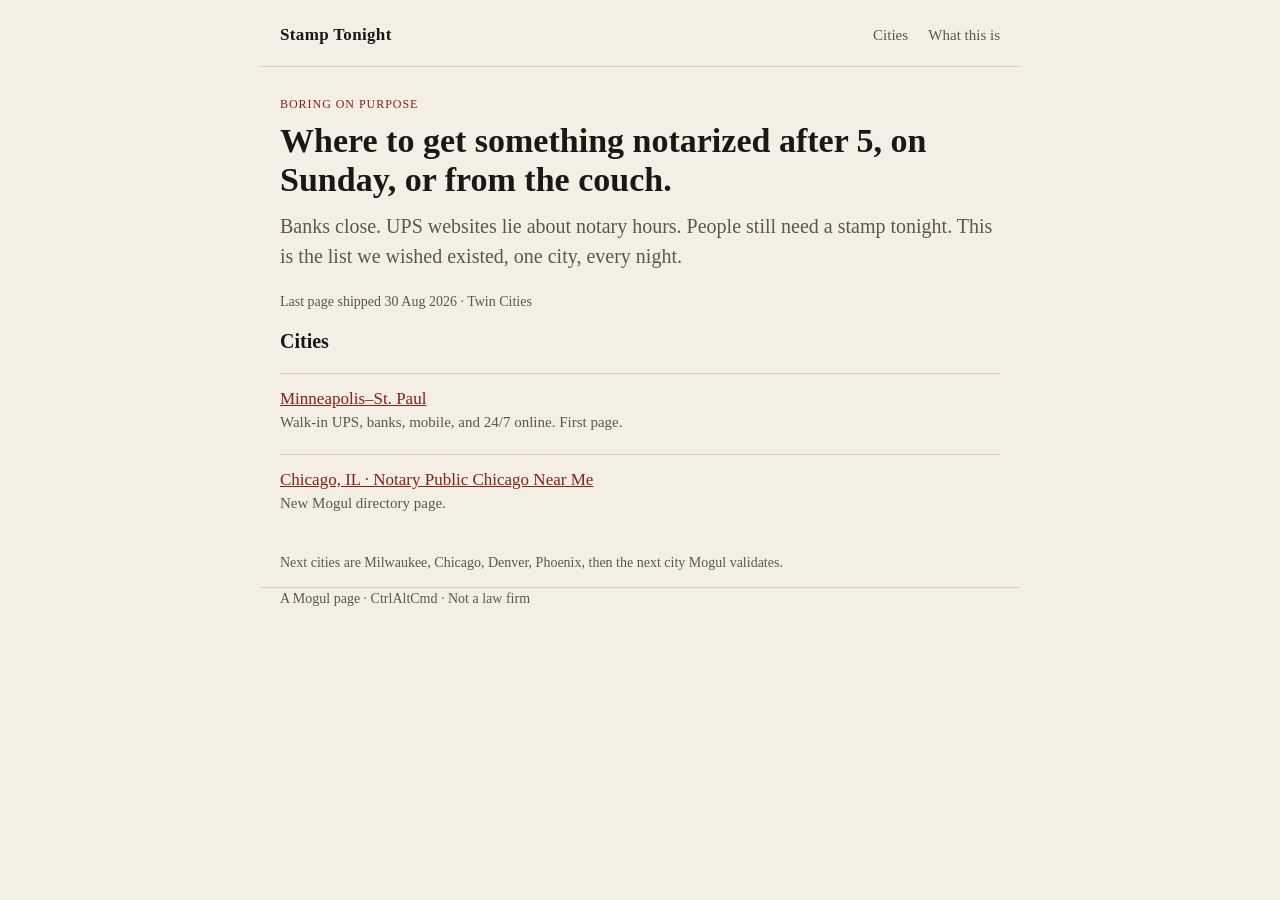
==== index.html @ efb9d8ec "mogul: publish chicago-il-notary-public-chicago-near-me.html" ====
<!DOCTYPE html>
<html lang="en">
<head>
  <meta charset="utf-8" />
  <meta name="viewport" content="width=device-width, initial-scale=1" />
  <title>Stamp Tonight — after-hours and weekend notary, city by city</title>
  <meta name="description" content="A small directory of walk-in, mobile, and online notaries that actually work after 5 and on weekends. One city page at a time." />
  <link rel="stylesheet" href="styles.css" />
</head>
<body>
  <header class="wrap top">
    <a class="mark" href="index.html">Stamp Tonight</a>
    <nav>
      <a href="index.html">Cities</a>
      <a href="about.html">What this is</a>
    </nav>
  </header>
  <main class="wrap">
    <p class="kicker">Boring on purpose</p>
    <h1>Where to get something notarized after 5, on Sunday, or from the couch.</h1>
    <p class="lede">Banks close. UPS websites lie about notary hours. People still need a stamp tonight. This is the list we wished existed, one city, every night.</p>

    <p class="shipped">Last page shipped 30 Aug 2026 · Twin Cities</p>

    <h2>Cities</h2>
    <ul class="cities">
      <li>
        <a href="cities/minneapolis-st-paul.html">Minneapolis–St. Paul</a>
        <div class="meta">Walk-in UPS, banks, mobile, and 24/7 online. First page.</div>
      </li>
      <li>
        <a href="cities/chicago-il-notary-public-chicago-near-me.html">Chicago, IL · Notary Public Chicago Near Me</a>
        <div class="meta">New Mogul directory page.</div>
      </li>
    </ul>

    <section class="fine">
      <p>Next cities are Milwaukee, Chicago, Denver, Phoenix, then the next city Mogul validates.</p>
    </section>
  </main>
  <footer class="wrap">A Mogul page · CtrlAltCmd · Not a law firm</footer>
</body>
</html>
---- styles.css ----
:root {
  --ink: #1a1814;
  --paper: #f4efe4;
  --rule: #d7d0c0;
  --accent: #8b1e1e;
  --mute: #5c574c;
}
* { box-sizing: border-box; }
html, body { margin: 0; padding: 0; }
body {
  font: 17px/1.5 "Iowan Old Style", "Palatino Linotype", Palatino, Georgia, serif;
  color: var(--ink);
  background: var(--paper);
}
.wrap { max-width: 760px; margin: 0 auto; padding: 0 20px; }
.top {
  display: flex; justify-content: space-between; align-items: baseline;
  padding-top: 22px; padding-bottom: 18px; border-bottom: 1px solid var(--rule);
}
.mark { font-weight: 700; letter-spacing: 0.02em; color: var(--ink); text-decoration: none; }
nav a { margin-left: 16px; color: var(--mute); text-decoration: none; font-size: 15px; }
h1 { font-size: 34px; line-height: 1.15; margin: 8px 0 12px; }
h2 { font-size: 20px; margin: 0 0 8px; }
.kicker { text-transform: uppercase; letter-spacing: 0.08em; font-size: 12px; color: var(--accent); margin: 28px 0 0; }
.lede { font-size: 20px; color: var(--mute); margin-top: 0; }
.tri { display: grid; gap: 16px; margin: 28px 0; }
@media (min-width: 720px) { .tri { grid-template-columns: 1fr 1fr 1fr; } }
.tri article {
  border: 1px solid var(--rule);
  padding: 14px 16px;
  background: #fffdf8;
}
.listing {
  border-top: 1px solid var(--rule);
  padding: 16px 0;
}
.listing h3 { margin: 0 0 4px; font-size: 18px; }
.meta { color: var(--mute); font-size: 15px; margin: 0 0 8px; }
.tag {
  display: inline-block; font-size: 11px; letter-spacing: 0.06em; text-transform: uppercase;
  border: 1px solid var(--rule); padding: 2px 6px; margin-right: 6px; color: var(--mute);
}
a { color: var(--accent); }
.cities { list-style: none; padding: 0; }
.cities li { border-top: 1px solid var(--rule); padding: 12px 0; }
.fine { color: var(--mute); font-size: 14px; }
footer { border-top: 1px solid var(--rule); margin-top: 48px; padding: 20px 20px 40px; color: var(--mute); font-size: 14px; }
.shipped { font-size: 14px; color: var(--mute); }
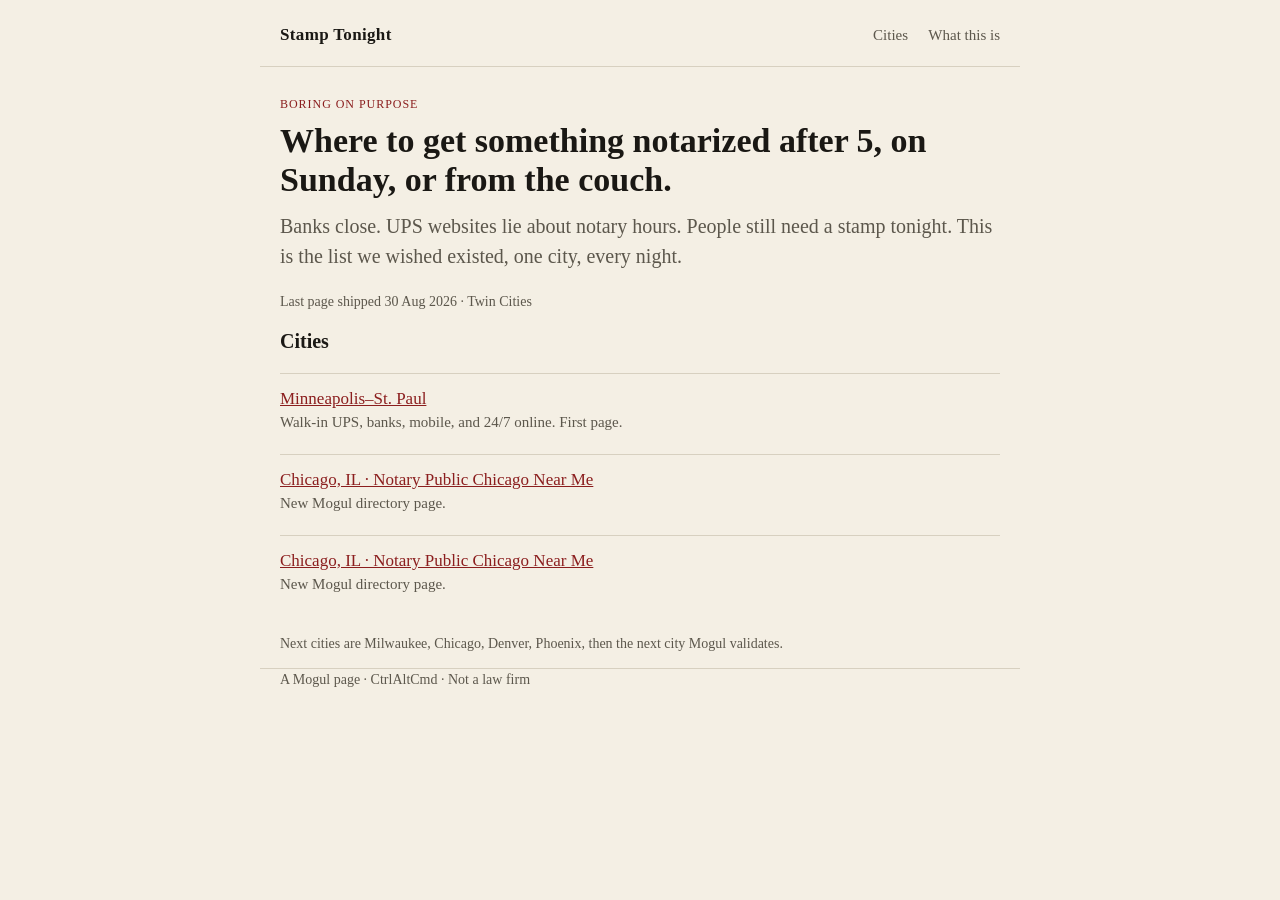
==== commit c1da6373: "mogul: publish chicago-il-notary-after-hours-weekends.html" ====
--- a/index.html
+++ b/index.html
@@ -32,6 +32,10 @@
         <a href="cities/chicago-il-notary-public-chicago-near-me.html">Chicago, IL · Notary Public Chicago Near Me</a>
         <div class="meta">New Mogul directory page.</div>
       </li>
+      <li>
+        <a href="cities/chicago-il-notary-after-hours-weekends.html">Chicago, IL · Notary Public Chicago Near Me</a>
+        <div class="meta">New Mogul directory page.</div>
+      </li>
     </ul>
 
     <section class="fine">
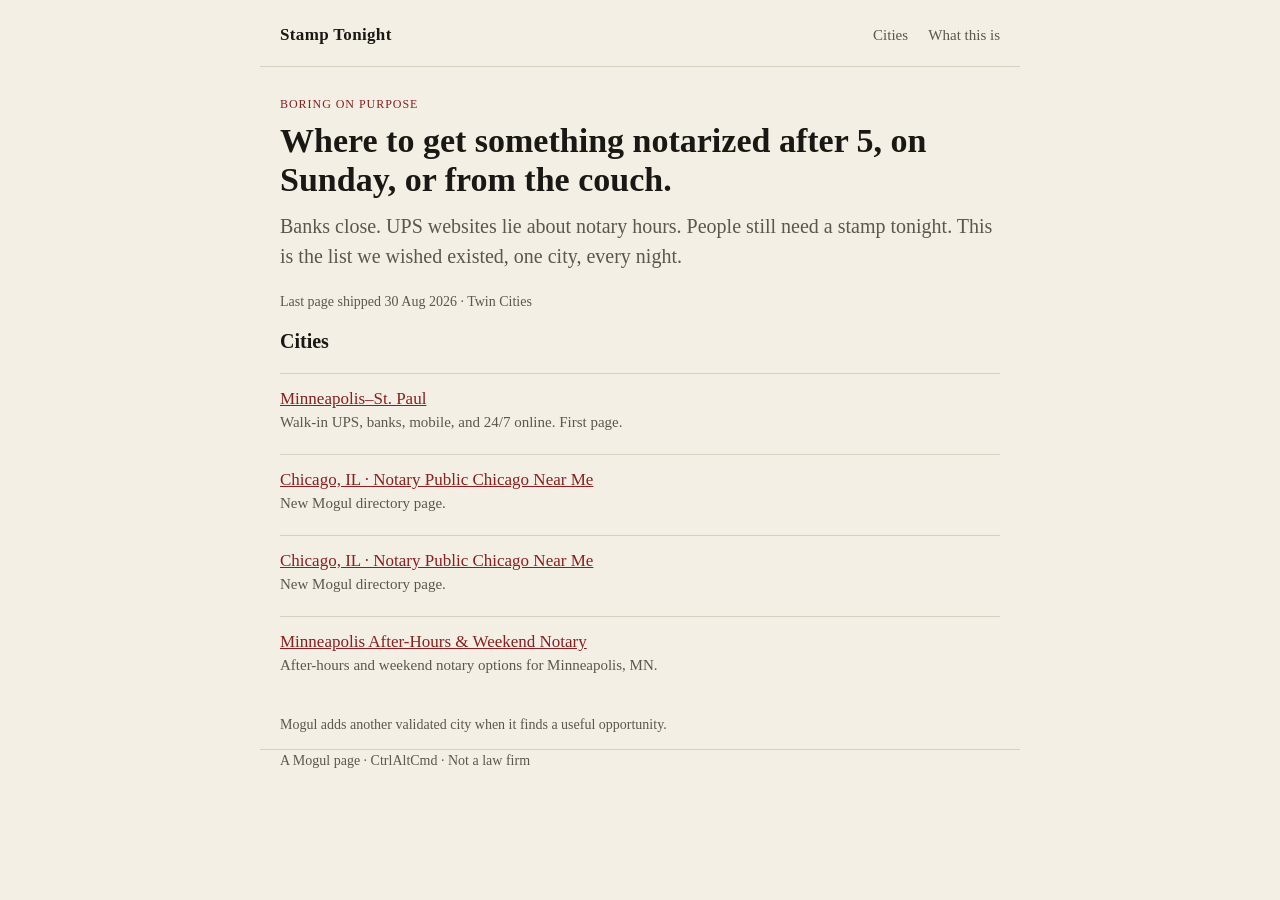
==== commit 05dac338: "mogul: publish minneapolis-mn-notary-after-hours-weekends.html" ====
--- a/index.html
+++ b/index.html
@@ -36,10 +36,14 @@
         <a href="cities/chicago-il-notary-after-hours-weekends.html">Chicago, IL · Notary Public Chicago Near Me</a>
         <div class="meta">New Mogul directory page.</div>
       </li>
+      <li>
+        <a href="cities/minneapolis-mn-notary-after-hours-weekends.html">Minneapolis After-Hours & Weekend Notary</a>
+        <div class="meta">After-hours and weekend notary options for Minneapolis, MN.</div>
+      </li>
     </ul>
 
     <section class="fine">
-      <p>Next cities are Milwaukee, Chicago, Denver, Phoenix, then the next city Mogul validates.</p>
+      <p>Mogul adds another validated city when it finds a useful opportunity.</p>
     </section>
   </main>
   <footer class="wrap">A Mogul page · CtrlAltCmd · Not a law firm</footer>
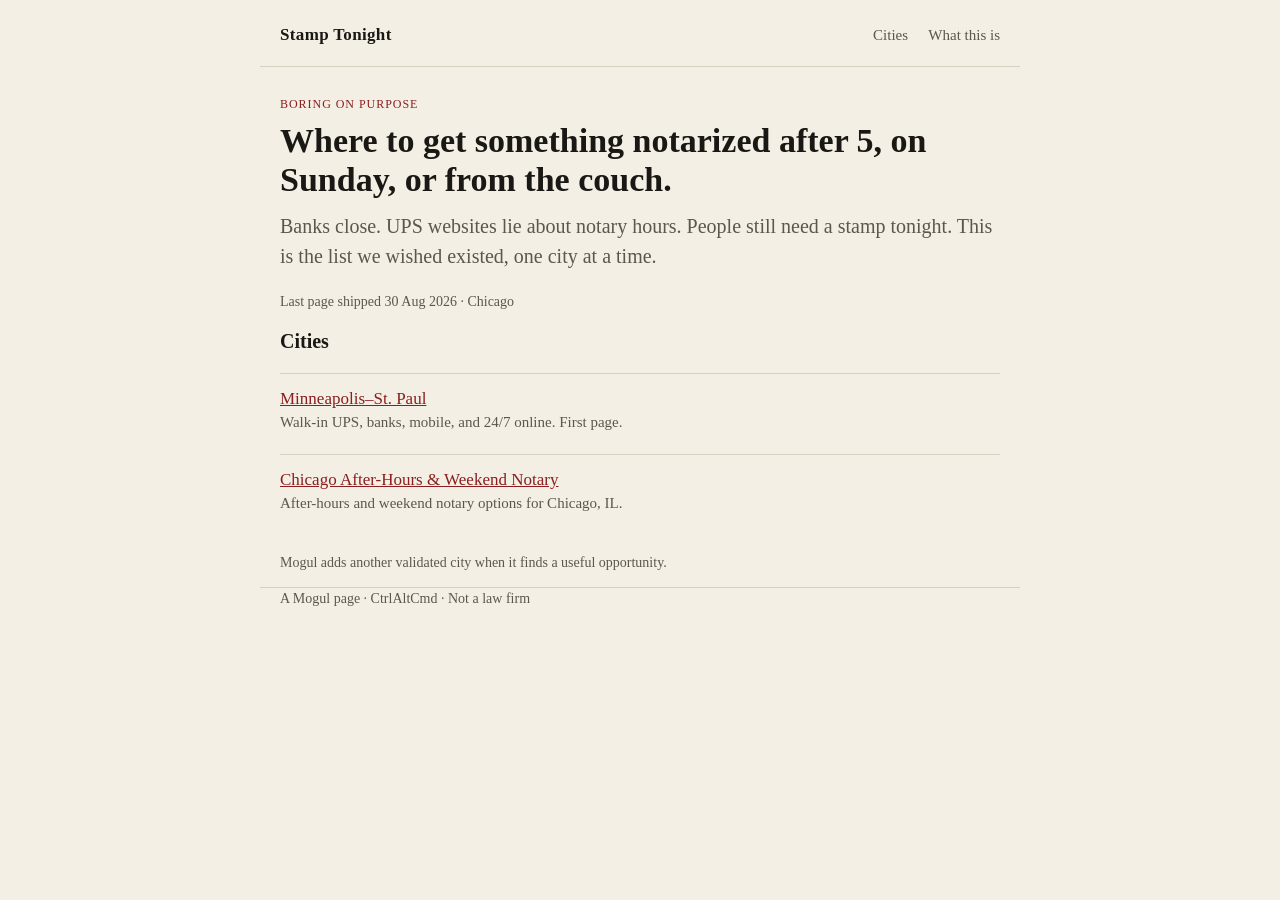
==== commit c6cab26b: "clean city index after Mogul publish" ====
--- a/index.html
+++ b/index.html
@@ -4,7 +4,7 @@
   <meta charset="utf-8" />
   <meta name="viewport" content="width=device-width, initial-scale=1" />
   <title>Stamp Tonight — after-hours and weekend notary, city by city</title>
-  <meta name="description" content="A small directory of walk-in, mobile, and online notaries that actually work after 5 and on weekends. One city page at a time." />
+  <meta name="description" content="A small directory of walk-in, mobile, and online notaries that actually work after 5 and on weekends. One city, one useful page at a time." />
   <link rel="stylesheet" href="styles.css" />
 </head>
 <body>
@@ -18,9 +18,9 @@
   <main class="wrap">
     <p class="kicker">Boring on purpose</p>
     <h1>Where to get something notarized after 5, on Sunday, or from the couch.</h1>
-    <p class="lede">Banks close. UPS websites lie about notary hours. People still need a stamp tonight. This is the list we wished existed, one city, every night.</p>
+    <p class="lede">Banks close. UPS websites lie about notary hours. People still need a stamp tonight. This is the list we wished existed, one city at a time.</p>
 
-    <p class="shipped">Last page shipped 30 Aug 2026 · Twin Cities</p>
+    <p class="shipped">Last page shipped 30 Aug 2026 · Chicago</p>
 
     <h2>Cities</h2>
     <ul class="cities">
@@ -29,16 +29,8 @@
         <div class="meta">Walk-in UPS, banks, mobile, and 24/7 online. First page.</div>
       </li>
       <li>
-        <a href="cities/chicago-il-notary-public-chicago-near-me.html">Chicago, IL · Notary Public Chicago Near Me</a>
-        <div class="meta">New Mogul directory page.</div>
-      </li>
-      <li>
-        <a href="cities/chicago-il-notary-after-hours-weekends.html">Chicago, IL · Notary Public Chicago Near Me</a>
-        <div class="meta">New Mogul directory page.</div>
-      </li>
-      <li>
-        <a href="cities/minneapolis-mn-notary-after-hours-weekends.html">Minneapolis After-Hours & Weekend Notary</a>
-        <div class="meta">After-hours and weekend notary options for Minneapolis, MN.</div>
+        <a href="cities/chicago-il-notary-after-hours-weekends.html">Chicago After-Hours &amp; Weekend Notary</a>
+        <div class="meta">After-hours and weekend notary options for Chicago, IL.</div>
       </li>
     </ul>
 
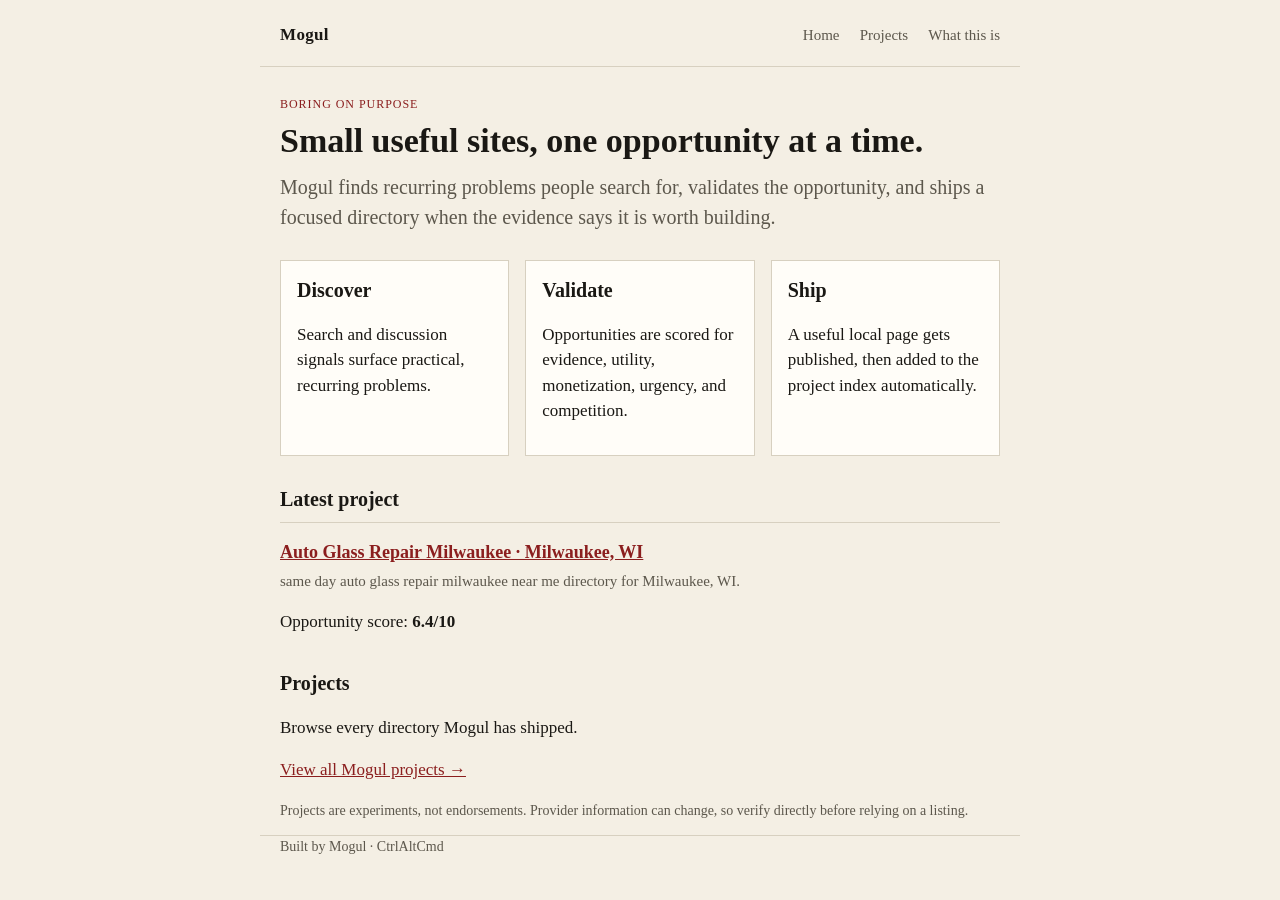
==== commit 62b7a386: "fix: make Mogul homepage surface published projects" ====
--- a/index.html
+++ b/index.html
@@ -1,43 +1,51 @@
-<!DOCTYPE html>
+<!doctype html>
 <html lang="en">
 <head>
   <meta charset="utf-8" />
   <meta name="viewport" content="width=device-width, initial-scale=1" />
-  <title>Stamp Tonight — after-hours and weekend notary, city by city</title>
-  <meta name="description" content="A small directory of walk-in, mobile, and online notaries that actually work after 5 and on weekends. One city, one useful page at a time." />
+  <title>Mogul | Small useful sites, one opportunity at a time</title>
+  <meta name="description" content="Mogul discovers small, useful local-directory opportunities and ships focused sites when the evidence says they are worth building." />
   <link rel="stylesheet" href="styles.css" />
 </head>
 <body>
   <header class="wrap top">
-    <a class="mark" href="index.html">Stamp Tonight</a>
+    <a class="mark" href="index.html">Mogul</a>
     <nav>
-      <a href="index.html">Cities</a>
+      <a href="index.html">Home</a>
+      <a href="projects.html">Projects</a>
       <a href="about.html">What this is</a>
     </nav>
   </header>
   <main class="wrap">
     <p class="kicker">Boring on purpose</p>
-    <h1>Where to get something notarized after 5, on Sunday, or from the couch.</h1>
-    <p class="lede">Banks close. UPS websites lie about notary hours. People still need a stamp tonight. This is the list we wished existed, one city at a time.</p>
+    <h1>Small useful sites, one opportunity at a time.</h1>
+    <p class="lede">Mogul finds recurring problems people search for, validates the opportunity, and ships a focused directory when the evidence says it is worth building.</p>
 
-    <p class="shipped">Last page shipped 30 Aug 2026 · Chicago</p>
+    <section class="tri">
+      <article><h2>Discover</h2><p>Search and discussion signals surface practical, recurring problems.</p></article>
+      <article><h2>Validate</h2><p>Opportunities are scored for evidence, utility, monetization, urgency, and competition.</p></article>
+      <article><h2>Ship</h2><p>A useful local page gets published, then added to the project index automatically.</p></article>
+    </section>
 
-    <h2>Cities</h2>
-    <ul class="cities">
-      <li>
-        <a href="cities/minneapolis-st-paul.html">Minneapolis–St. Paul</a>
-        <div class="meta">Walk-in UPS, banks, mobile, and 24/7 online. First page.</div>
-      </li>
-      <li>
-        <a href="cities/chicago-il-notary-after-hours-weekends.html">Chicago After-Hours &amp; Weekend Notary</a>
-        <div class="meta">After-hours and weekend notary options for Chicago, IL.</div>
-      </li>
-    </ul>
+    <section>
+      <h2>Latest project</h2>
+      <article class="listing">
+        <h3><a href="projects/auto-glass-repair-milwaukee/milwaukee-wi-same-day-auto-glass-repair-milwaukee-near-me.html">Auto Glass Repair Milwaukee · Milwaukee, WI</a></h3>
+        <p class="meta">same day auto glass repair milwaukee near me directory for Milwaukee, WI.</p>
+        <p>Opportunity score: <strong>6.4/10</strong></p>
+      </article>
+    </section>
+
+    <section>
+      <h2>Projects</h2>
+      <p>Browse every directory Mogul has shipped.</p>
+      <p><a href="projects.html">View all Mogul projects →</a></p>
+    </section>
 
     <section class="fine">
-      <p>Mogul adds another validated city when it finds a useful opportunity.</p>
+      <p>Projects are experiments, not endorsements. Provider information can change, so verify directly before relying on a listing.</p>
     </section>
   </main>
-  <footer class="wrap">A Mogul page · CtrlAltCmd · Not a law firm</footer>
+  <footer class="wrap">Built by Mogul · CtrlAltCmd</footer>
 </body>
 </html>
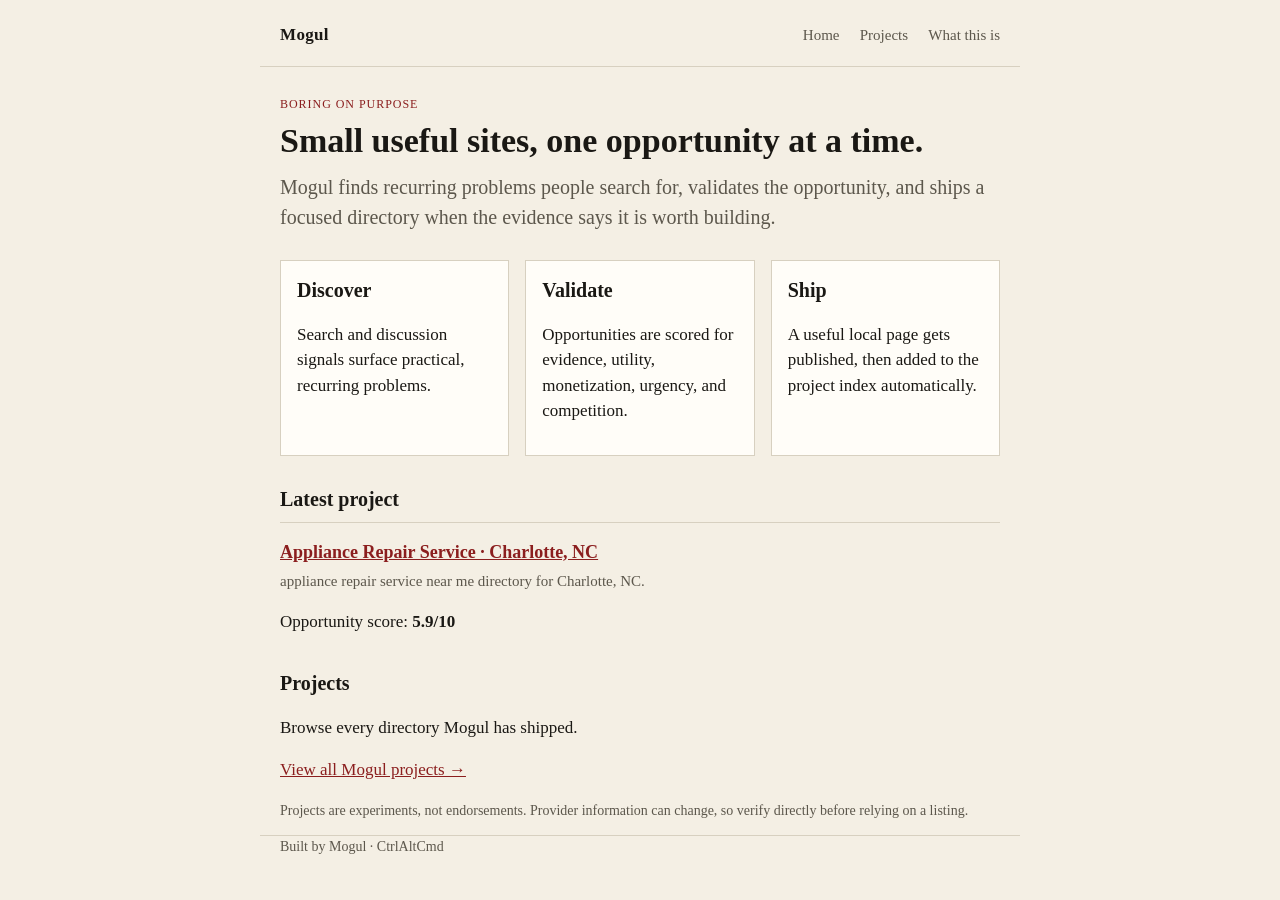
==== commit f560d19e: "mogul: publish projects/appliance-repair-service/charlotte-nc-appliance-repair-service-near-me.html" ====
--- a/index.html
+++ b/index.html
@@ -30,9 +30,9 @@
     <section>
       <h2>Latest project</h2>
       <article class="listing">
-        <h3><a href="projects/auto-glass-repair-milwaukee/milwaukee-wi-same-day-auto-glass-repair-milwaukee-near-me.html">Auto Glass Repair Milwaukee · Milwaukee, WI</a></h3>
-        <p class="meta">same day auto glass repair milwaukee near me directory for Milwaukee, WI.</p>
-        <p>Opportunity score: <strong>6.4/10</strong></p>
+        <h3><a href="projects/appliance-repair-service/charlotte-nc-appliance-repair-service-near-me.html">Appliance Repair Service · Charlotte, NC</a></h3>
+        <p class="meta">appliance repair service near me directory for Charlotte, NC.</p>
+        <p>Opportunity score: <strong>5.9/10</strong></p>
       </article>
     </section>
 
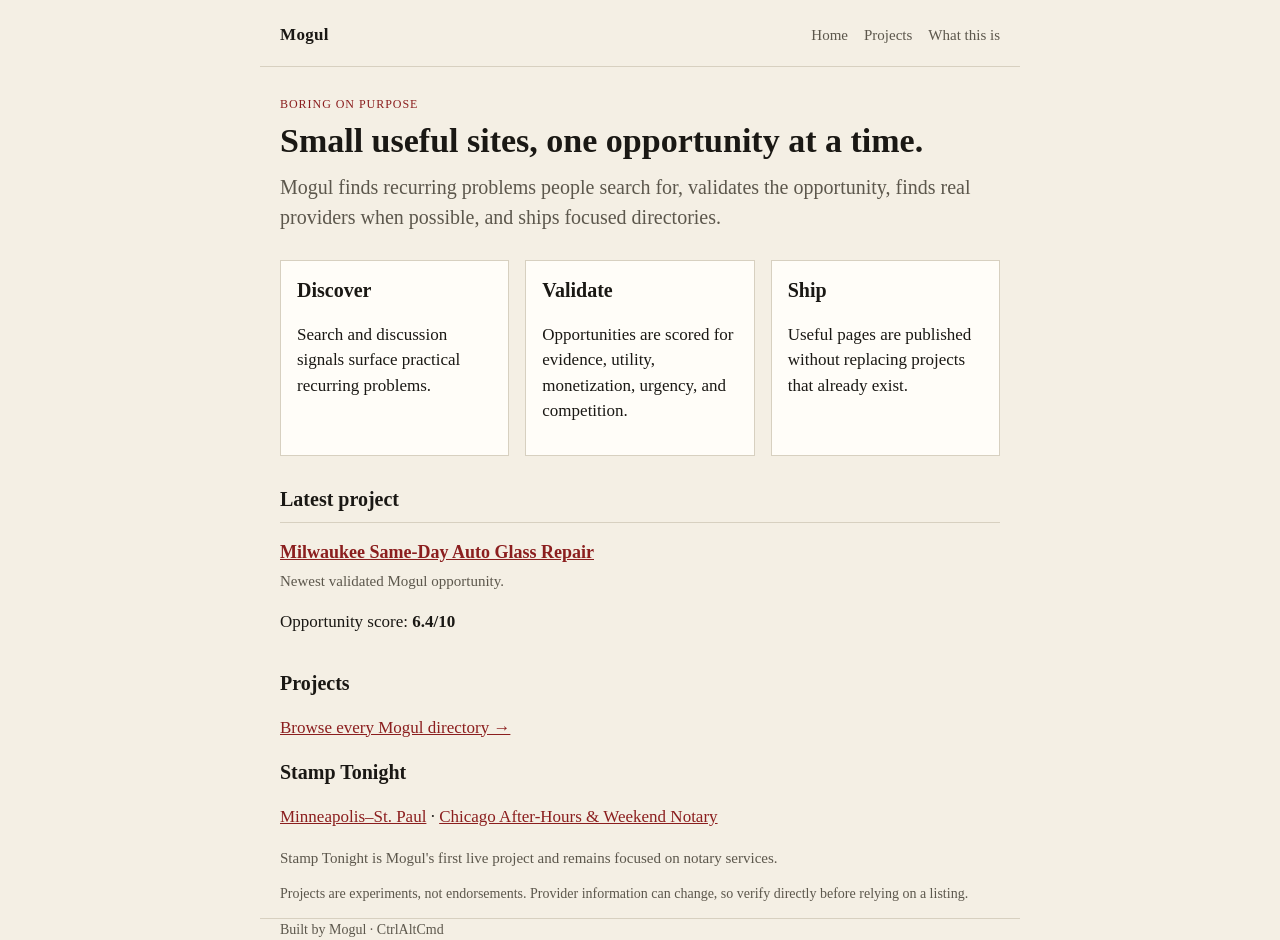
==== commit 49ed91b4: "Restore Stamp Tonight alongside Mogul projects" ====
--- a/index.html
+++ b/index.html
@@ -1,51 +1,9 @@
 <!doctype html>
-<html lang="en">
-<head>
-  <meta charset="utf-8" />
-  <meta name="viewport" content="width=device-width, initial-scale=1" />
-  <title>Mogul | Small useful sites, one opportunity at a time</title>
-  <meta name="description" content="Mogul discovers small, useful local-directory opportunities and ships focused sites when the evidence says they are worth building." />
-  <link rel="stylesheet" href="styles.css" />
-</head>
-<body>
-  <header class="wrap top">
-    <a class="mark" href="index.html">Mogul</a>
-    <nav>
-      <a href="index.html">Home</a>
-      <a href="projects.html">Projects</a>
-      <a href="about.html">What this is</a>
-    </nav>
-  </header>
-  <main class="wrap">
-    <p class="kicker">Boring on purpose</p>
-    <h1>Small useful sites, one opportunity at a time.</h1>
-    <p class="lede">Mogul finds recurring problems people search for, validates the opportunity, and ships a focused directory when the evidence says it is worth building.</p>
-
-    <section class="tri">
-      <article><h2>Discover</h2><p>Search and discussion signals surface practical, recurring problems.</p></article>
-      <article><h2>Validate</h2><p>Opportunities are scored for evidence, utility, monetization, urgency, and competition.</p></article>
-      <article><h2>Ship</h2><p>A useful local page gets published, then added to the project index automatically.</p></article>
-    </section>
-
-    <section>
-      <h2>Latest project</h2>
-      <article class="listing">
-        <h3><a href="projects/appliance-repair-service/charlotte-nc-appliance-repair-service-near-me.html">Appliance Repair Service · Charlotte, NC</a></h3>
-        <p class="meta">appliance repair service near me directory for Charlotte, NC.</p>
-        <p>Opportunity score: <strong>5.9/10</strong></p>
-      </article>
-    </section>
-
-    <section>
-      <h2>Projects</h2>
-      <p>Browse every directory Mogul has shipped.</p>
-      <p><a href="projects.html">View all Mogul projects →</a></p>
-    </section>
-
-    <section class="fine">
-      <p>Projects are experiments, not endorsements. Provider information can change, so verify directly before relying on a listing.</p>
-    </section>
-  </main>
-  <footer class="wrap">Built by Mogul · CtrlAltCmd</footer>
-</body>
-</html>
+<html lang="en"><head><meta charset="utf-8"><meta name="viewport" content="width=device-width,initial-scale=1"><title>Mogul | Small useful sites, one opportunity at a time</title><meta name="description" content="Mogul discovers recurring local problems and turns validated opportunities into useful directory pages."><link rel="stylesheet" href="styles.css"></head><body>
+<header class="wrap top"><a class="mark" href="index.html">Mogul</a><nav><a href="index.html">Home</a><a href="projects.html">Projects</a><a href="about.html">What this is</a></nav></header>
+<main class="wrap"><p class="kicker">Boring on purpose</p><h1>Small useful sites, one opportunity at a time.</h1><p class="lede">Mogul finds recurring problems people search for, validates the opportunity, finds real providers when possible, and ships focused directories.</p>
+<section class="tri"><article><h2>Discover</h2><p>Search and discussion signals surface practical recurring problems.</p></article><article><h2>Validate</h2><p>Opportunities are scored for evidence, utility, monetization, urgency, and competition.</p></article><article><h2>Ship</h2><p>Useful pages are published without replacing projects that already exist.</p></article></section>
+<section><h2>Latest project</h2><article class="listing"><h3><a href="projects/auto-glass-repair-milwaukee/milwaukee-wi-same-day-auto-glass-repair-milwaukee-near-me.html">Milwaukee Same-Day Auto Glass Repair</a></h3><p class="meta">Newest validated Mogul opportunity.</p><p>Opportunity score: <strong>6.4/10</strong></p></article></section>
+<section><h2>Projects</h2><p><a href="projects.html">Browse every Mogul directory →</a></p></section>
+<section><h2>Stamp Tonight</h2><p><a href="cities/minneapolis-st-paul.html">Minneapolis–St. Paul</a> · <a href="cities/chicago-il-notary-after-hours-weekends.html">Chicago After-Hours &amp; Weekend Notary</a></p><p class="meta">Stamp Tonight is Mogul's first live project and remains focused on notary services.</p></section>
+<section class="fine"><p>Projects are experiments, not endorsements. Provider information can change, so verify directly before relying on a listing.</p></section></main><footer class="wrap">Built by Mogul · CtrlAltCmd</footer></body></html>
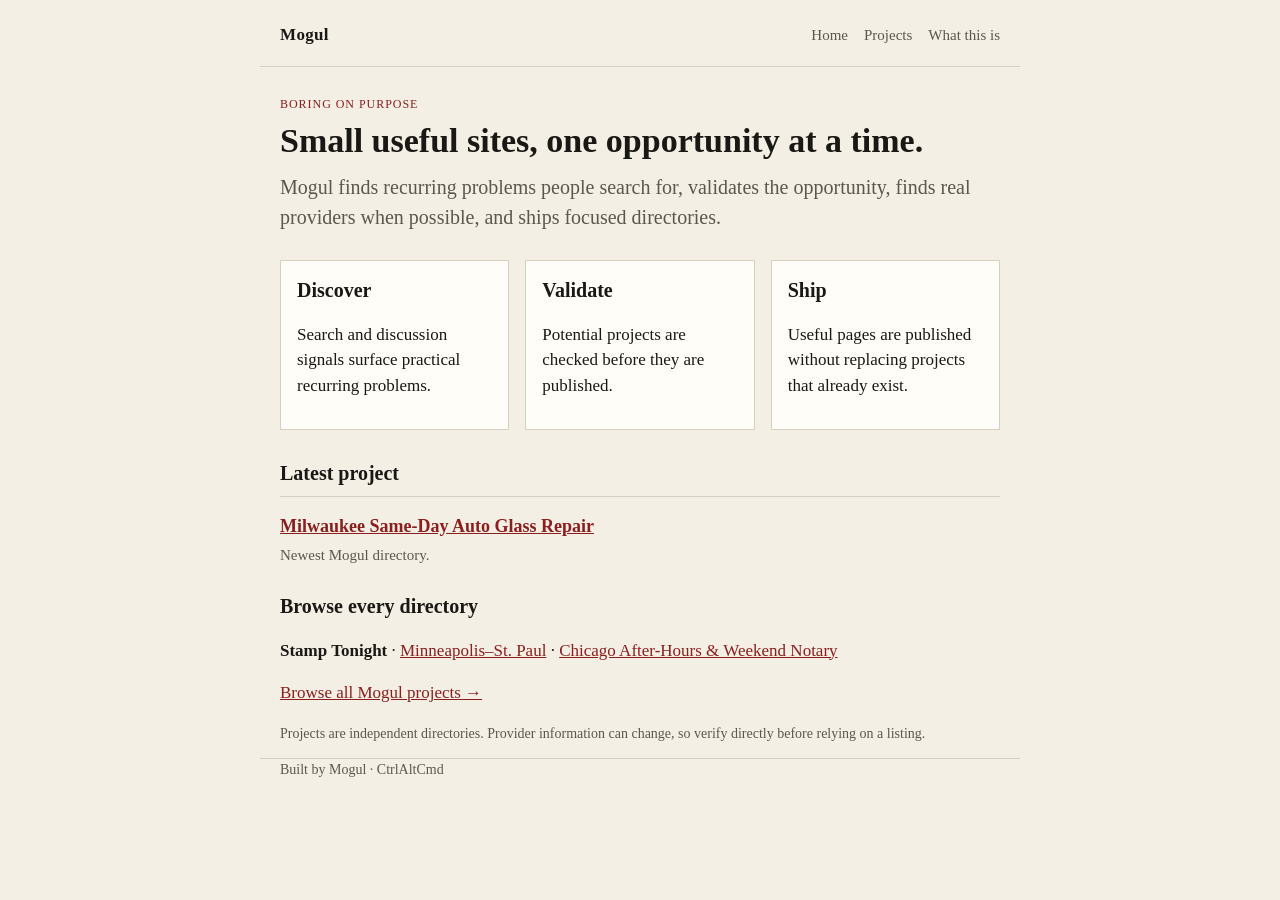
==== commit a775741c: "Keep Stamp Tonight visible in directory list" ====
--- a/index.html
+++ b/index.html
@@ -1,9 +1,33 @@
 <!doctype html>
-<html lang="en"><head><meta charset="utf-8"><meta name="viewport" content="width=device-width,initial-scale=1"><title>Mogul | Small useful sites, one opportunity at a time</title><meta name="description" content="Mogul discovers recurring local problems and turns validated opportunities into useful directory pages."><link rel="stylesheet" href="styles.css"></head><body>
-<header class="wrap top"><a class="mark" href="index.html">Mogul</a><nav><a href="index.html">Home</a><a href="projects.html">Projects</a><a href="about.html">What this is</a></nav></header>
-<main class="wrap"><p class="kicker">Boring on purpose</p><h1>Small useful sites, one opportunity at a time.</h1><p class="lede">Mogul finds recurring problems people search for, validates the opportunity, finds real providers when possible, and ships focused directories.</p>
-<section class="tri"><article><h2>Discover</h2><p>Search and discussion signals surface practical recurring problems.</p></article><article><h2>Validate</h2><p>Opportunities are scored for evidence, utility, monetization, urgency, and competition.</p></article><article><h2>Ship</h2><p>Useful pages are published without replacing projects that already exist.</p></article></section>
-<section><h2>Latest project</h2><article class="listing"><h3><a href="projects/auto-glass-repair-milwaukee/milwaukee-wi-same-day-auto-glass-repair-milwaukee-near-me.html">Milwaukee Same-Day Auto Glass Repair</a></h3><p class="meta">Newest validated Mogul opportunity.</p><p>Opportunity score: <strong>6.4/10</strong></p></article></section>
-<section><h2>Projects</h2><p><a href="projects.html">Browse every Mogul directory →</a></p></section>
-<section><h2>Stamp Tonight</h2><p><a href="cities/minneapolis-st-paul.html">Minneapolis–St. Paul</a> · <a href="cities/chicago-il-notary-after-hours-weekends.html">Chicago After-Hours &amp; Weekend Notary</a></p><p class="meta">Stamp Tonight is Mogul's first live project and remains focused on notary services.</p></section>
-<section class="fine"><p>Projects are experiments, not endorsements. Provider information can change, so verify directly before relying on a listing.</p></section></main><footer class="wrap">Built by Mogul · CtrlAltCmd</footer></body></html>
+<html lang="en">
+<head>
+<meta charset="utf-8" />
+<meta name="viewport" content="width=device-width, initial-scale=1" />
+<title>Mogul | Small useful sites, one opportunity at a time</title>
+<meta name="description" content="Mogul discovers recurring local problems and turns validated opportunities into useful directory pages." />
+<link rel="stylesheet" href="styles.css" />
+</head>
+<body>
+<header class="wrap top">
+<a class="mark" href="index.html">Mogul</a>
+<nav><a href="index.html">Home</a><a href="projects.html">Projects</a><a href="about.html">What this is</a></nav>
+</header>
+<main class="wrap">
+<p class="kicker">Boring on purpose</p>
+<h1>Small useful sites, one opportunity at a time.</h1>
+<p class="lede">Mogul finds recurring problems people search for, validates the opportunity, finds real providers when possible, and ships focused directories.</p>
+<section class="tri">
+<article><h2>Discover</h2><p>Search and discussion signals surface practical recurring problems.</p></article>
+<article><h2>Validate</h2><p>Potential projects are checked before they are published.</p></article>
+<article><h2>Ship</h2><p>Useful pages are published without replacing projects that already exist.</p></article>
+</section>
+<section><h2>Latest project</h2><article class="listing"><h3><a href="projects/auto-glass-repair-milwaukee/milwaukee-wi-same-day-auto-glass-repair-milwaukee-near-me.html">Milwaukee Same-Day Auto Glass Repair</a></h3><p class="meta">Newest Mogul directory.</p></article></section>
+<section><h2>Browse every directory</h2>
+<p><strong>Stamp Tonight</strong> · <a href="cities/minneapolis-st-paul.html">Minneapolis–St. Paul</a> · <a href="cities/chicago-il-notary-after-hours-weekends.html">Chicago After-Hours &amp; Weekend Notary</a></p>
+<p><a href="projects.html">Browse all Mogul projects →</a></p>
+</section>
+<section class="fine"><p>Projects are independent directories. Provider information can change, so verify directly before relying on a listing.</p></section>
+</main>
+<footer class="wrap">Built by Mogul · CtrlAltCmd</footer>
+</body>
+</html>
